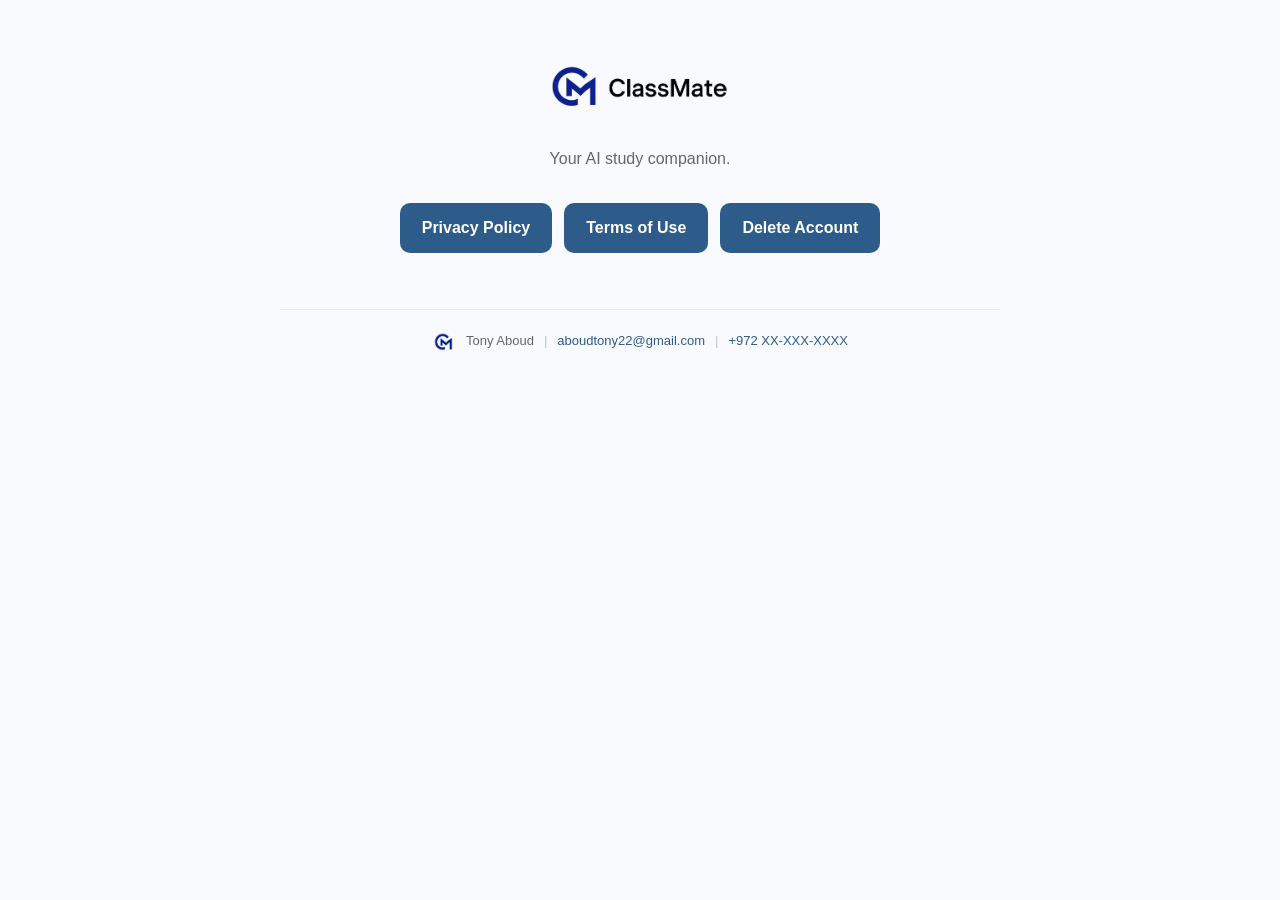
==== index.html @ 84120cb3 "Drop ClassMate text from header (logo has it), add footer with icon + Tony + contact on all pages" ====
<!DOCTYPE html>
<html lang="en">
<head>
  <meta charset="utf-8">
  <meta name="viewport" content="width=device-width,initial-scale=1">
  <title>ClassMate — Legal</title>
  <style>
    :root { color-scheme: light; }
    body {
      font-family: -apple-system, BlinkMacSystemFont, "Segoe UI", Helvetica, Arial, sans-serif;
      max-width: 720px;
      margin: 0 auto;
      padding: 48px 24px;
      line-height: 1.6;
      color: #222;
      background: #f8fafd;
      text-align: center;
    }
    img.logo { height: 72px; width: auto; margin-bottom: 18px; }
    p.tag { color: #666; margin: 0 0 32px; }
    .links { display: flex; gap: 12px; justify-content: center; flex-wrap: wrap; }
    .links a {
      display: inline-block;
      padding: 12px 22px;
      background: #2E5C8A;
      color: white;
      text-decoration: none;
      border-radius: 10px;
      font-weight: 600;
    }
    .links a:hover { background: #1f4368; }
    .site-footer {
      margin-top: 56px;
      padding-top: 20px;
      border-top: 1px solid #e5e7eb;
      display: flex;
      align-items: center;
      justify-content: center;
      flex-wrap: wrap;
      gap: 10px;
      font-size: 13px;
      color: #666;
    }
    .site-footer .footer-icon { width: 24px; height: 24px; }
    .site-footer .sep { color: #c4c4c4; }
    .site-footer a { color: #2E5C8A; text-decoration: none; }
    .site-footer a:hover { text-decoration: underline; }
  </style>
</head>
<body>
  <img class="logo" src="logo.png" alt="ClassMate">
  <p class="tag">Your AI study companion.</p>
  <div class="links">
    <a href="privacy.html">Privacy Policy</a>
    <a href="terms.html">Terms of Use</a>
    <a href="delete-account.html">Delete Account</a>
  </div>
  <footer class="site-footer">
    <img src="icon.png" alt="" class="footer-icon">
    <span>Tony Aboud</span>
    <span class="sep">|</span>
    <a href="mailto:aboudtony22@gmail.com">aboudtony22@gmail.com</a>
    <span class="sep">|</span>
    <a href="tel:+972XXXXXXXXX">+972 XX-XXX-XXXX</a>
  </footer>
</body>
</html>
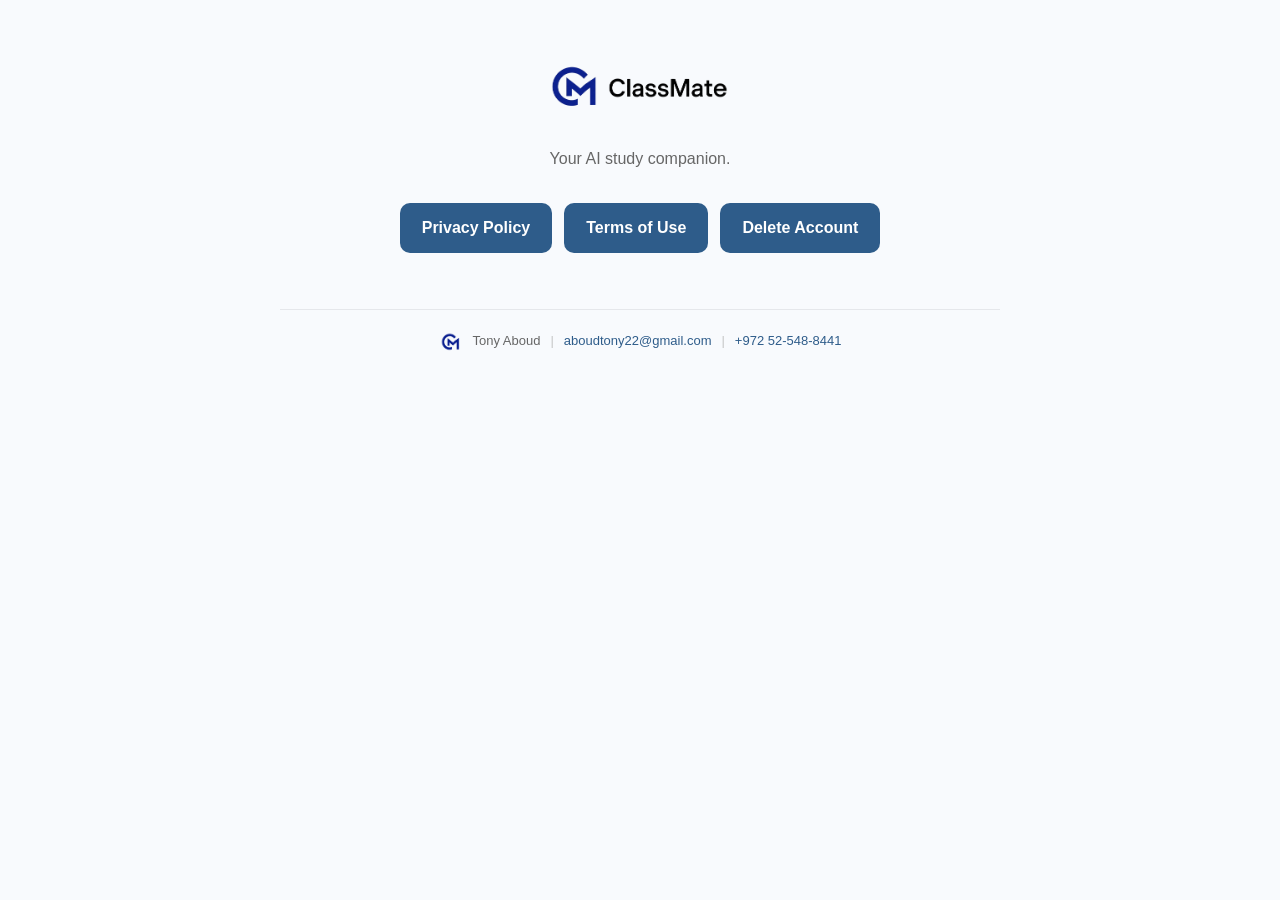
==== commit 4f3322fa: "Add real phone number to all page footers" ====
--- a/index.html
+++ b/index.html
@@ -61,7 +61,7 @@
     <span class="sep">|</span>
     <a href="mailto:aboudtony22@gmail.com">aboudtony22@gmail.com</a>
     <span class="sep">|</span>
-    <a href="tel:+972XXXXXXXXX">+972 XX-XXX-XXXX</a>
+    <a href="tel:+972525488441">+972 52-548-8441</a>
   </footer>
 </body>
 </html>
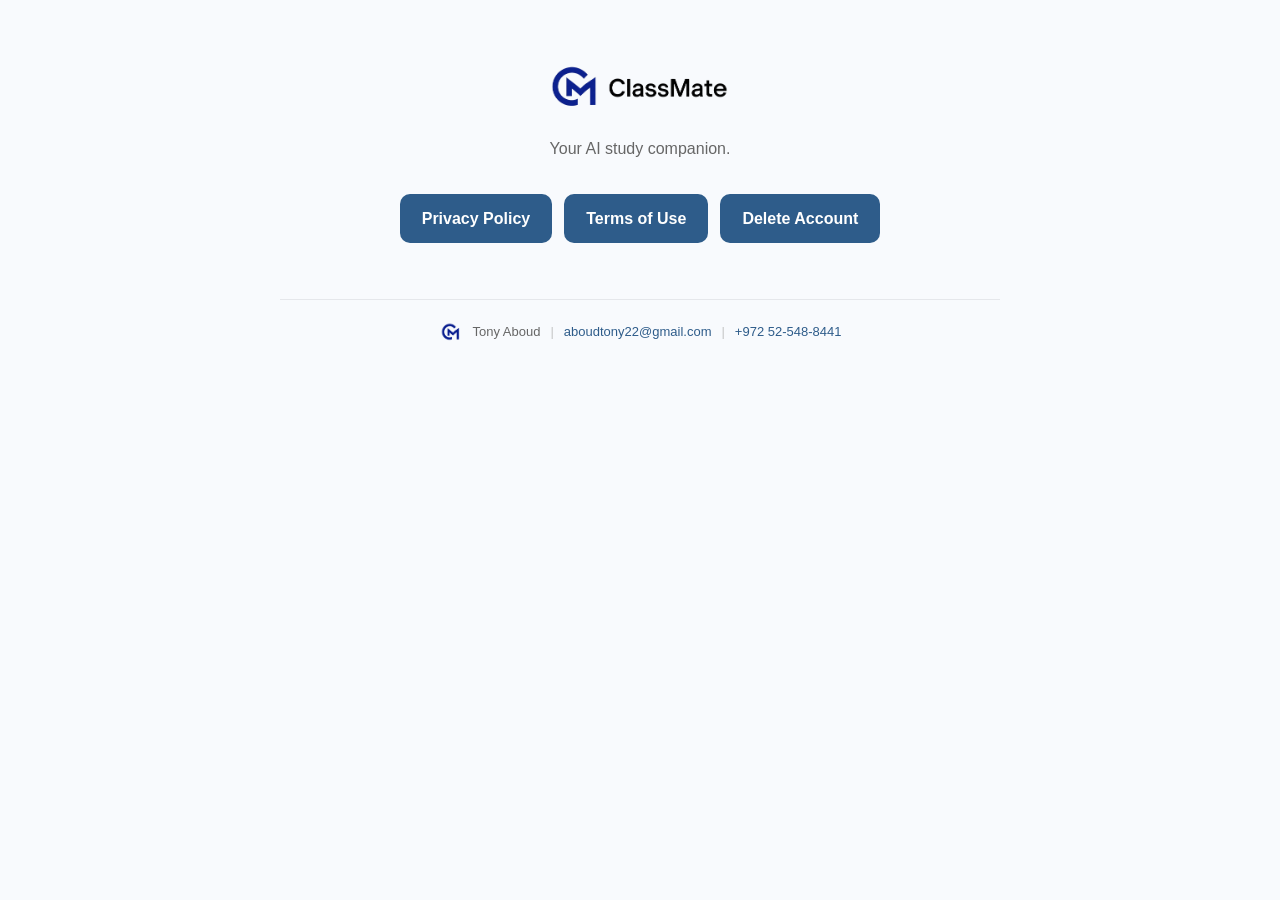
==== commit 82953eb0: "fix: identical, aspect-preserving logo across privacy/terms/delete/index Replaced the fixed-height +" ====
--- a/index.html
+++ b/index.html
@@ -16,7 +16,7 @@
       background: #f8fafd;
       text-align: center;
     }
-    img.logo { height: 72px; width: auto; margin-bottom: 18px; }
+    img.logo { display: block; margin: 0 auto 16px; max-height: 72px; max-width: 90%; height: auto; width: auto; }
     p.tag { color: #666; margin: 0 0 32px; }
     .links { display: flex; gap: 12px; justify-content: center; flex-wrap: wrap; }
     .links a {
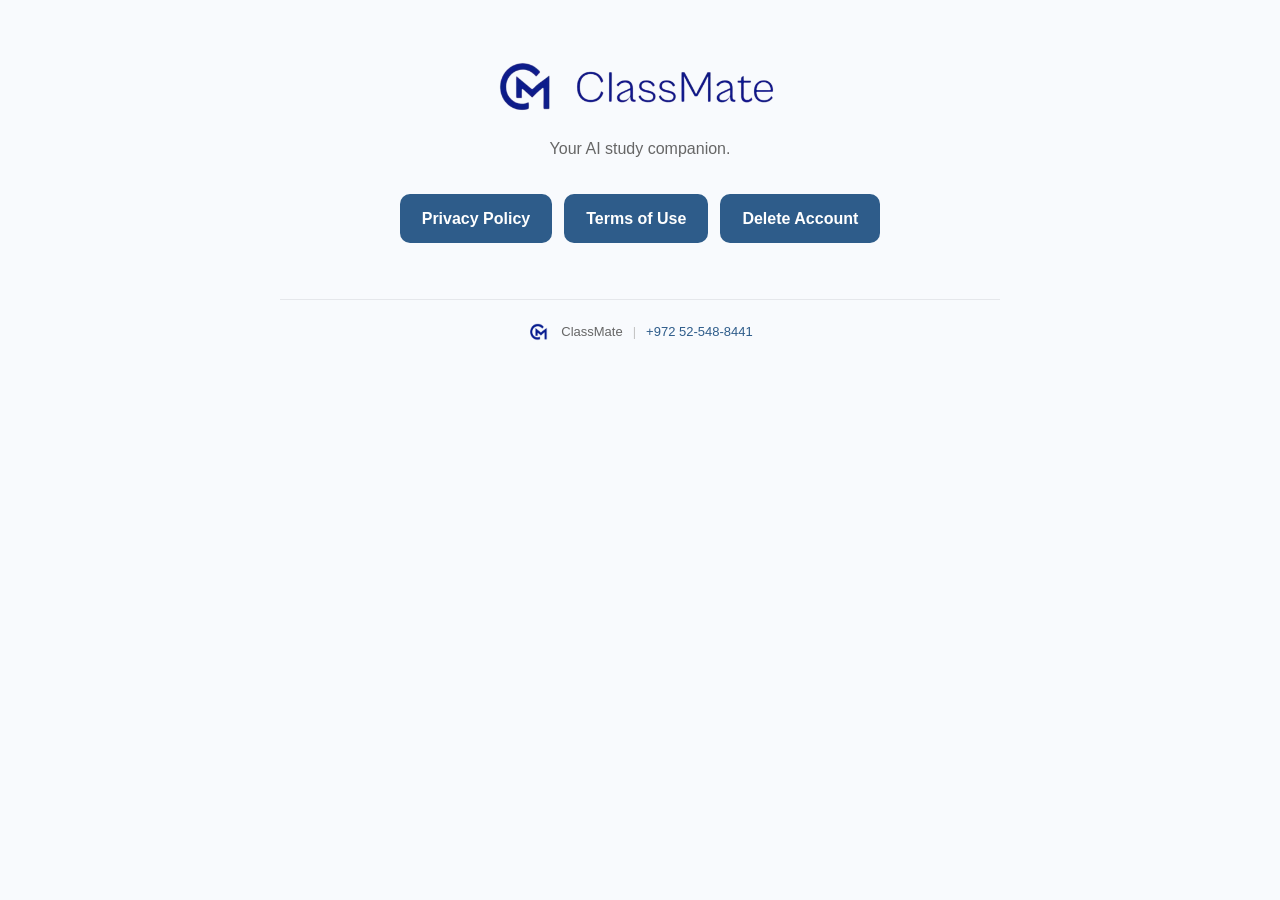
==== commit 7e8e3e23: "brand refresh: new CM logo + Cabinet wordmark on all pages, footer says ClassMate (phone only), priv" ====
--- a/index.html
+++ b/index.html
@@ -57,9 +57,7 @@
   </div>
   <footer class="site-footer">
     <img src="icon.png" alt="" class="footer-icon">
-    <span>Tony Aboud</span>
-    <span class="sep">|</span>
-    <a href="mailto:aboudtony22@gmail.com">aboudtony22@gmail.com</a>
+    <span>ClassMate</span>
     <span class="sep">|</span>
     <a href="tel:+972525488441">+972 52-548-8441</a>
   </footer>
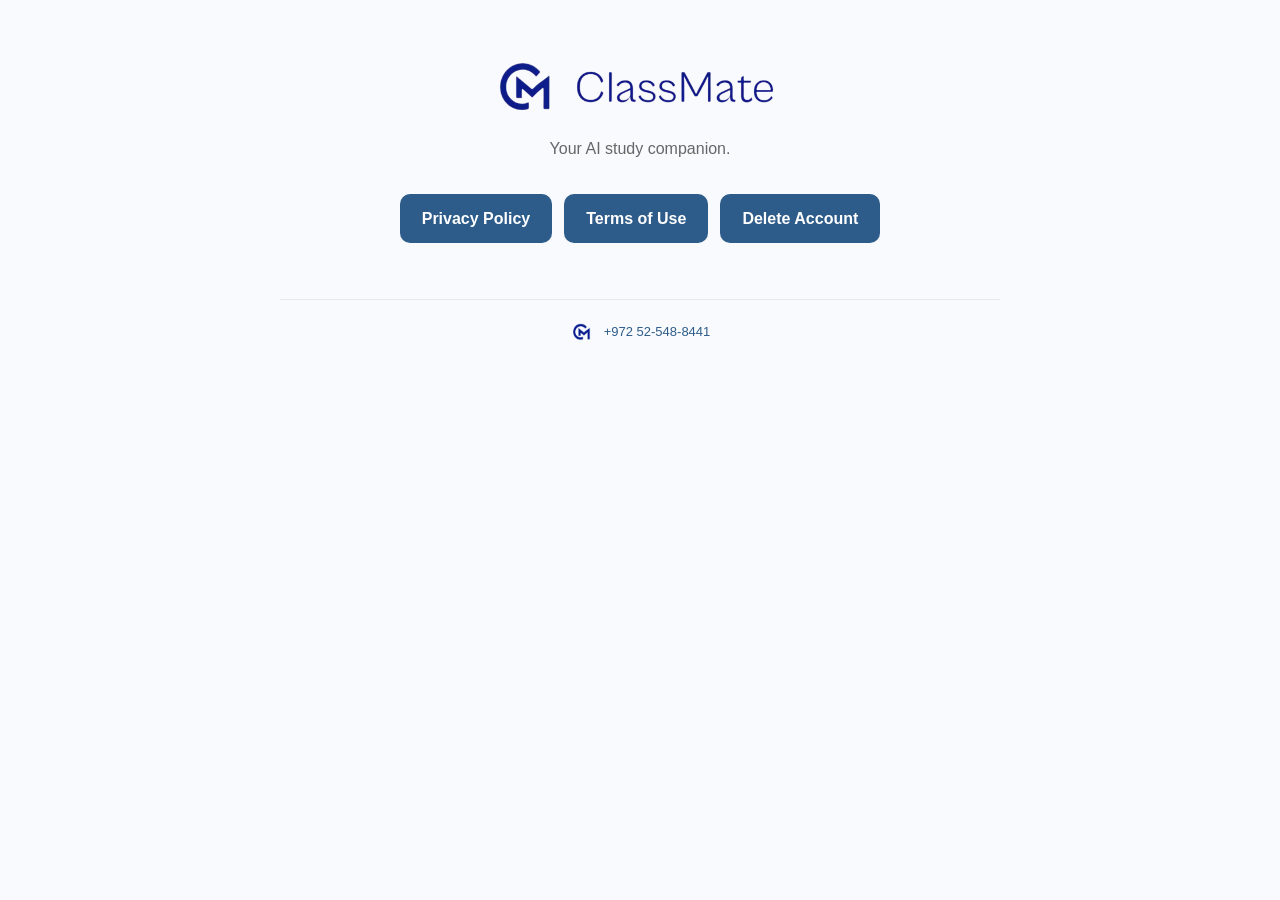
==== commit 3d1299b6: "footer: icon + phone only; cache-bust logo/icon filenames Co-Authored-By: Claude Fable 5 <noreply@an" ====
--- a/index.html
+++ b/index.html
@@ -48,7 +48,7 @@
   </style>
 </head>
 <body>
-  <img class="logo" src="logo.png" alt="ClassMate">
+  <img class="logo" src="logo-cm.png" alt="ClassMate">
   <p class="tag">Your AI study companion.</p>
   <div class="links">
     <a href="privacy.html">Privacy Policy</a>
@@ -56,9 +56,7 @@
     <a href="delete-account.html">Delete Account</a>
   </div>
   <footer class="site-footer">
-    <img src="icon.png" alt="" class="footer-icon">
-    <span>ClassMate</span>
-    <span class="sep">|</span>
+    <img src="icon-cm.png" alt="" class="footer-icon">
     <a href="tel:+972525488441">+972 52-548-8441</a>
   </footer>
 </body>
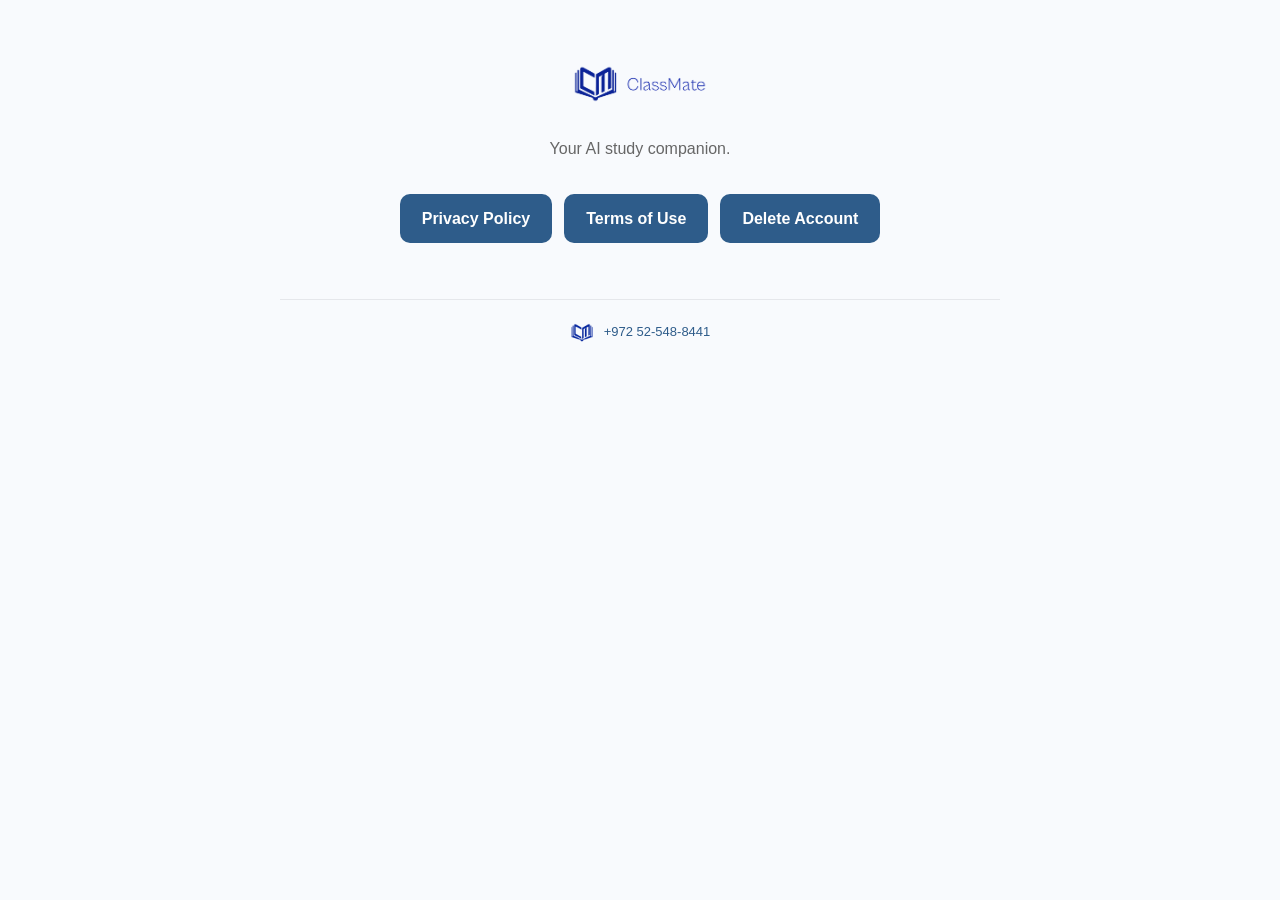
==== commit c17be8ee: "brand refresh: new open-book CM logo + icon across all legal pages Swap the old circle-CM monogram f" ====
--- a/index.html
+++ b/index.html
@@ -48,7 +48,7 @@
   </style>
 </head>
 <body>
-  <img class="logo" src="logo-cm.png" alt="ClassMate">
+  <img class="logo" src="logo-cm-v2.png" alt="ClassMate">
   <p class="tag">Your AI study companion.</p>
   <div class="links">
     <a href="privacy.html">Privacy Policy</a>
@@ -56,7 +56,7 @@
     <a href="delete-account.html">Delete Account</a>
   </div>
   <footer class="site-footer">
-    <img src="icon-cm.png" alt="" class="footer-icon">
+    <img src="icon-cm-v2.png" alt="" class="footer-icon">
     <a href="tel:+972525488441">+972 52-548-8441</a>
   </footer>
 </body>
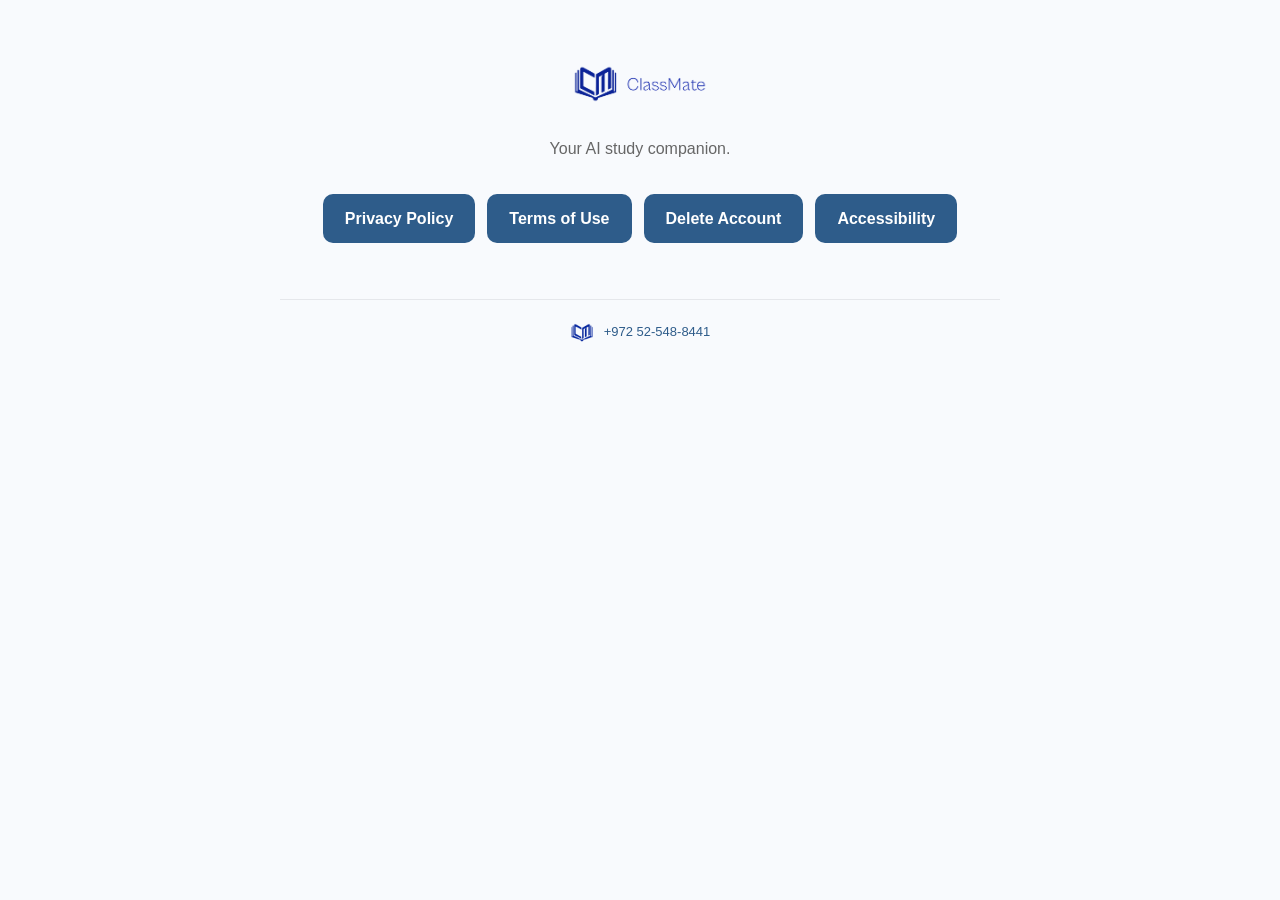
==== commit fc5b0567: "Add accessibility statement (English + Hebrew), link it from the landing page Co-Authored-By: Claude" ====
--- a/index.html
+++ b/index.html
@@ -54,6 +54,7 @@
     <a href="privacy.html">Privacy Policy</a>
     <a href="terms.html">Terms of Use</a>
     <a href="delete-account.html">Delete Account</a>
+    <a href="accessibility.html">Accessibility</a>
   </div>
   <footer class="site-footer">
     <img src="icon-cm-v2.png" alt="" class="footer-icon">
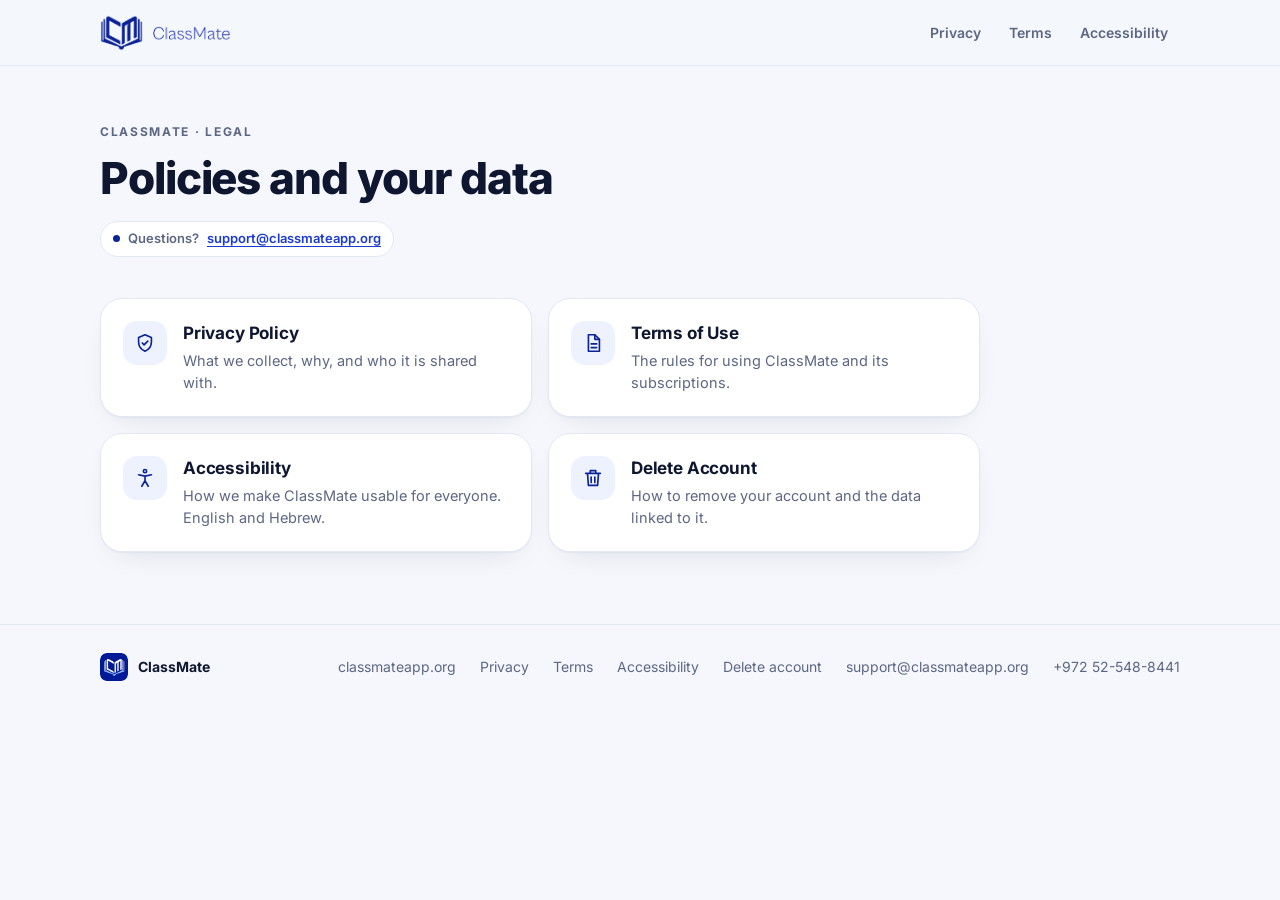
==== commit 5cab8240: "Redesign legal pages; support@classmateapp.org as the only contact Shared site.css/site.js shell (In" ====
--- a/index.html
+++ b/index.html
@@ -3,62 +3,61 @@
 <head>
   <meta charset="utf-8">
   <meta name="viewport" content="width=device-width,initial-scale=1">
-  <title>ClassMate — Legal</title>
-  <style>
-    :root { color-scheme: light; }
-    body {
-      font-family: -apple-system, BlinkMacSystemFont, "Segoe UI", Helvetica, Arial, sans-serif;
-      max-width: 720px;
-      margin: 0 auto;
-      padding: 48px 24px;
-      line-height: 1.6;
-      color: #222;
-      background: #f8fafd;
-      text-align: center;
-    }
-    img.logo { display: block; margin: 0 auto 16px; max-height: 72px; max-width: 90%; height: auto; width: auto; }
-    p.tag { color: #666; margin: 0 0 32px; }
-    .links { display: flex; gap: 12px; justify-content: center; flex-wrap: wrap; }
-    .links a {
-      display: inline-block;
-      padding: 12px 22px;
-      background: #2E5C8A;
-      color: white;
-      text-decoration: none;
-      border-radius: 10px;
-      font-weight: 600;
-    }
-    .links a:hover { background: #1f4368; }
-    .site-footer {
-      margin-top: 56px;
-      padding-top: 20px;
-      border-top: 1px solid #e5e7eb;
-      display: flex;
-      align-items: center;
-      justify-content: center;
-      flex-wrap: wrap;
-      gap: 10px;
-      font-size: 13px;
-      color: #666;
-    }
-    .site-footer .footer-icon { width: 24px; height: 24px; }
-    .site-footer .sep { color: #c4c4c4; }
-    .site-footer a { color: #2E5C8A; text-decoration: none; }
-    .site-footer a:hover { text-decoration: underline; }
-  </style>
+  <title>Legal · ClassMate</title>
+  <meta name="description" content="Privacy policy, terms of use, accessibility statement and account deletion for ClassMate.">
+  <meta name="theme-color" content="#f5f7fc" media="(prefers-color-scheme: light)">
+  <meta name="theme-color" content="#080d1e" media="(prefers-color-scheme: dark)">
+  <link rel="icon" href="app-icon.png">
+  <link rel="apple-touch-icon" href="app-icon.png">
+  <link rel="stylesheet" href="site.css">
 </head>
 <body>
-  <img class="logo" src="logo-cm-v2.png" alt="ClassMate">
-  <p class="tag">Your AI study companion.</p>
-  <div class="links">
-    <a href="privacy.html">Privacy Policy</a>
-    <a href="terms.html">Terms of Use</a>
-    <a href="delete-account.html">Delete Account</a>
+<header class="bar">
+  <div class="bar-in">
+    <a class="wordmark" href="index.html" aria-label="ClassMate legal home">
+      <img class="on-light" src="logo-wordmark.png" alt="ClassMate" width="131" height="36">
+      <img class="on-dark" src="logo-wordmark-dark.png" alt="ClassMate" width="131" height="36">
+    </a>
+    <nav aria-label="Legal pages"><a href="privacy.html">Privacy</a><a href="terms.html">Terms</a><a href="accessibility.html">Accessibility</a></nav>
+  </div>
+</header>
+<main class="wrap">
+  <div class="doc-head">
+    <p class="eyebrow">ClassMate · Legal</p>
+    <h1>Policies and your data</h1>
+    <p class="stamp">Questions? <a href="mailto:support@classmateapp.org">support@classmateapp.org</a></p>
+  </div>
+  <div class="cards">
+    <a class="card" href="privacy.html">
+      <span class="ic" aria-hidden="true"><svg viewBox="0 0 24 24" fill="none" stroke="currentColor" stroke-width="1.8" stroke-linecap="round" stroke-linejoin="round"><path d="M12 3l7 3v5c0 4.5-3 8.3-7 10-4-1.7-7-5.5-7-10V6l7-3z"/><path d="M9 12l2 2 4-4"/></svg></span>
+      <span><b>Privacy Policy</b><span>What we collect, why, and who it is shared with.</span></span>
+    </a>
+    <a class="card" href="terms.html">
+      <span class="ic" aria-hidden="true"><svg viewBox="0 0 24 24" fill="none" stroke="currentColor" stroke-width="1.8" stroke-linecap="round" stroke-linejoin="round"><path d="M7 3h7l5 5v13H7z"/><path d="M14 3v5h5M10 13h6M10 17h6"/></svg></span>
+      <span><b>Terms of Use</b><span>The rules for using ClassMate and its subscriptions.</span></span>
+    </a>
+    <a class="card" href="accessibility.html">
+      <span class="ic" aria-hidden="true"><svg viewBox="0 0 24 24" fill="none" stroke="currentColor" stroke-width="1.8" stroke-linecap="round" stroke-linejoin="round"><circle cx="12" cy="4.5" r="1.8"/><path d="M5 8.5l7 1.5 7-1.5M12 10v5m0 0l-3.5 6M12 15l3.5 6"/></svg></span>
+      <span><b>Accessibility</b><span>How we make ClassMate usable for everyone. English and Hebrew.</span></span>
+    </a>
+    <a class="card" href="delete-account.html">
+      <span class="ic" aria-hidden="true"><svg viewBox="0 0 24 24" fill="none" stroke="currentColor" stroke-width="1.8" stroke-linecap="round" stroke-linejoin="round"><path d="M4 7h16M10 11v6M14 11v6M6 7l1 13h10l1-13M9 7V4h6v3"/></svg></span>
+      <span><b>Delete Account</b><span>How to remove your account and the data linked to it.</span></span>
+    </a>
+  </div>
+</main>
+<footer class="foot">
+  <div class="foot-in">
+    <span class="foot-brand"><img src="app-icon.png" alt="" width="28" height="28">ClassMate</span>
+    <a href="https://classmateapp.org/">classmateapp.org</a>
+    <a href="privacy.html">Privacy</a>
+    <a href="terms.html">Terms</a>
     <a href="accessibility.html">Accessibility</a>
+    <a href="delete-account.html">Delete account</a>
+    <a href="mailto:support@classmateapp.org">support@classmateapp.org</a>
+    <a href="tel:+972525488441" dir="ltr">+972 52-548-8441</a>
   </div>
-  <footer class="site-footer">
-    <img src="icon-cm-v2.png" alt="" class="footer-icon">
-    <a href="tel:+972525488441">+972 52-548-8441</a>
-  </footer>
+</footer>
+<script src="site.js" defer></script>
 </body>
 </html>
--- a/site.css
+++ b/site.css
@@ -0,0 +1,236 @@
+/* ClassMate legal pages. Inter is self-hosted (SIL OFL 1.1, see fonts/OFL-Inter.txt). */
+@font-face {
+  font-family: 'Inter';
+  font-style: normal;
+  font-display: swap;
+  font-weight: 100 900;
+  src: url('fonts/inter-latin-ext-wght-normal.woff2') format('woff2');
+  unicode-range: U+0100-02BA,U+02BD-02C5,U+02C7-02CC,U+02CE-02D7,U+02DD-02FF,U+0304,U+0308,U+0329,U+1D00-1DBF,U+1E00-1E9F,U+1EF2-1EFF,U+2020,U+20A0-20AB,U+20AD-20C0,U+2113,U+2C60-2C7F,U+A720-A7FF;
+}
+@font-face {
+  font-family: 'Inter';
+  font-style: normal;
+  font-display: swap;
+  font-weight: 100 900;
+  src: url('fonts/inter-latin-wght-normal.woff2') format('woff2');
+  unicode-range: U+0000-00FF,U+0131,U+0152-0153,U+02BB-02BC,U+02C6,U+02DA,U+02DC,U+0304,U+0308,U+0329,U+2000-206F,U+20AC,U+2122,U+2191,U+2193,U+2212,U+2215,U+FEFF,U+FFFD;
+}
+
+:root {
+  color-scheme: light dark;
+  --paper: #f5f7fc;
+  --surface: #ffffff;
+  --ink: #0e1630;
+  --body: #2f3955;
+  --muted: #5d6784;
+  --line: #e3e8f4;
+  --brand: #0b2398;
+  --brand-ink: #ffffff;
+  --link: #1c3bd0;
+  --tint: #eef2ff;
+  --tint-line: #d5ddfb;
+  --focus: #83b5fe;
+  --shadow: 0 1px 2px rgba(14, 22, 48, .04), 0 12px 32px -16px rgba(14, 22, 48, .14);
+}
+@media (prefers-color-scheme: dark) {
+  :root:not([data-theme="light"]) {
+    --paper: #080d1e;
+    --surface: #0f172e;
+    --ink: #edf1fc;
+    --body: #c3cbe0;
+    --muted: #8e99b8;
+    --line: #1f2a48;
+    --brand: #83b5fe;
+    --brand-ink: #071447;
+    --link: #93bfff;
+    --tint: #121f45;
+    --tint-line: #24366c;
+    --focus: #83b5fe;
+    --shadow: 0 1px 2px rgba(0, 0, 0, .3), 0 16px 40px -18px rgba(0, 0, 0, .7);
+  }
+}
+:root[data-theme="dark"] {
+  --paper: #080d1e;
+  --surface: #0f172e;
+  --ink: #edf1fc;
+  --body: #c3cbe0;
+  --muted: #8e99b8;
+  --line: #1f2a48;
+  --brand: #83b5fe;
+  --brand-ink: #071447;
+  --link: #93bfff;
+  --tint: #121f45;
+  --tint-line: #24366c;
+  --focus: #83b5fe;
+  --shadow: 0 1px 2px rgba(0, 0, 0, .3), 0 16px 40px -18px rgba(0, 0, 0, .7);
+}
+
+* { box-sizing: border-box; }
+html { -webkit-text-size-adjust: 100%; scroll-padding-top: 88px; }
+body {
+  margin: 0;
+  background: var(--paper);
+  color: var(--body);
+  font: 16px/1.65 'Inter', -apple-system, BlinkMacSystemFont, 'Segoe UI', Helvetica, Arial, sans-serif;
+  -webkit-font-smoothing: antialiased;
+}
+a { color: var(--link); text-underline-offset: 3px; text-decoration-thickness: 1px; }
+a:hover { text-decoration-thickness: 2px; }
+:focus-visible { outline: 3px solid var(--focus); outline-offset: 2px; border-radius: 6px; }
+img { max-width: 100%; }
+
+/* ── Top bar ── */
+.bar {
+  position: sticky; top: 0; z-index: 10;
+  background: color-mix(in srgb, var(--paper) 82%, transparent);
+  -webkit-backdrop-filter: saturate(180%) blur(18px);
+  backdrop-filter: saturate(180%) blur(18px);
+  border-bottom: 1px solid var(--line);
+}
+.bar-in {
+  max-width: 1120px; margin: 0 auto; padding: 14px 20px;
+  display: flex; align-items: center; justify-content: space-between; gap: 16px;
+}
+.wordmark { display: block; line-height: 0; }
+.wordmark img { height: 36px; width: auto; }
+.bar nav { display: flex; gap: 4px; flex-wrap: wrap; justify-content: flex-end; }
+.bar nav a {
+  color: var(--muted); text-decoration: none; font-size: 14px; font-weight: 600;
+  padding: 7px 12px; border-radius: 999px;
+}
+.bar nav a:hover { color: var(--ink); background: var(--tint); }
+.bar nav a[aria-current="page"] { color: var(--ink); background: var(--tint); }
+
+/* ── Document ── */
+.wrap { max-width: 1120px; margin: 0 auto; padding: 0 20px; }
+.doc-head { padding: 56px 0 28px; max-width: 760px; }
+.eyebrow {
+  font-size: 12px; font-weight: 700; letter-spacing: .14em; text-transform: uppercase;
+  color: var(--muted); margin: 0 0 12px;
+}
+.doc-head h1 {
+  color: var(--ink); margin: 0; font-weight: 800;
+  font-size: clamp(30px, 4.6vw, 44px); line-height: 1.12; letter-spacing: -.025em;
+  text-wrap: balance;
+}
+.stamp {
+  display: inline-flex; align-items: center; gap: 8px; margin-top: 18px;
+  font-size: 13px; font-weight: 600; color: var(--muted);
+  background: var(--surface); border: 1px solid var(--line);
+  padding: 6px 12px; border-radius: 999px;
+}
+.stamp::before { content: ""; width: 7px; height: 7px; border-radius: 50%; background: var(--brand); }
+
+.layout { display: grid; grid-template-columns: 220px minmax(0, 1fr); gap: 48px; align-items: start; padding-bottom: 72px; }
+.toc { position: sticky; top: 92px; font-size: 14px; }
+.toc p { margin: 0 0 10px; font-size: 12px; font-weight: 700; letter-spacing: .12em; text-transform: uppercase; color: var(--muted); }
+.toc ol { list-style: none; margin: 0; padding: 0; border-left: 1px solid var(--line); }
+.toc a {
+  display: block; padding: 6px 0 6px 14px; margin-left: -1px;
+  color: var(--muted); text-decoration: none; border-left: 2px solid transparent; line-height: 1.4;
+}
+.toc a:hover { color: var(--ink); }
+.toc a.on { color: var(--ink); border-left-color: var(--brand); font-weight: 600; }
+.toc-m { display: none; }
+
+article {
+  background: var(--surface); border: 1px solid var(--line); border-radius: 22px;
+  box-shadow: var(--shadow); padding: 40px clamp(20px, 5vw, 56px) 44px; max-width: 800px;
+}
+article > :first-child { margin-top: 0; }
+article p, article li { max-width: 68ch; }
+article p { margin: 0 0 16px; }
+article h2 {
+  color: var(--ink); font-size: 21px; line-height: 1.3; letter-spacing: -.01em; font-weight: 750;
+  margin: 44px 0 14px; padding-top: 28px; border-top: 1px solid var(--line);
+  text-wrap: balance;
+}
+article h1 { color: var(--ink); font-size: 28px; letter-spacing: -.02em; line-height: 1.2; margin: 0 0 8px; }
+article ul { margin: 0 0 18px; padding-left: 0; list-style: none; }
+article li { position: relative; padding-left: 22px; margin: 0 0 10px; }
+article li::before {
+  content: ""; position: absolute; left: 4px; top: .72em;
+  width: 6px; height: 6px; border-radius: 2px; background: var(--brand); transform: rotate(45deg);
+}
+article strong { color: var(--ink); font-weight: 650; }
+article code {
+  font: 600 13.5px/1 ui-monospace, SFMono-Regular, Menlo, monospace;
+  background: var(--tint); border: 1px solid var(--tint-line); color: var(--ink);
+  padding: 3px 7px; border-radius: 7px;
+}
+article .updated { display: none; } /* shown in the page header instead */
+article hr { border: 0; border-top: 1px dashed var(--line); margin: 48px 0; }
+.note {
+  background: var(--tint); border: 1px solid var(--tint-line); color: var(--ink);
+  border-radius: 16px; padding: 16px 18px; margin: 0 0 20px; max-width: 68ch;
+}
+[lang="he"] { direction: rtl; text-align: right; }
+[lang="he"] li { padding-left: 0; padding-right: 22px; }
+[lang="he"] li::before { left: auto; right: 4px; }
+[lang="he"] .updated { display: block; color: var(--muted); font-size: 14px; }
+
+/* ── Index cards ── */
+.cards { display: grid; grid-template-columns: repeat(2, minmax(0, 1fr)); gap: 16px; padding-bottom: 72px; max-width: 880px; }
+.card {
+  display: flex; gap: 16px; align-items: flex-start; text-decoration: none; color: var(--body);
+  background: var(--surface); border: 1px solid var(--line); border-radius: 22px; padding: 22px;
+  box-shadow: var(--shadow); transition: transform .18s ease, border-color .18s ease;
+}
+.card:hover { transform: translateY(-2px); border-color: var(--tint-line); }
+.card .ic {
+  flex: none; width: 44px; height: 44px; border-radius: 14px; display: grid; place-items: center;
+  background: var(--tint); color: var(--brand);
+}
+.card .ic svg { width: 22px; height: 22px; }
+.card b { display: block; color: var(--ink); font-size: 17px; margin-bottom: 4px; letter-spacing: -.01em; }
+.card span { font-size: 14.5px; color: var(--muted); line-height: 1.5; }
+
+/* ── Footer ── */
+footer.foot { border-top: 1px solid var(--line); }
+.foot-in {
+  max-width: 1120px; margin: 0 auto; padding: 28px 20px 40px;
+  display: flex; flex-wrap: wrap; align-items: center; gap: 14px 24px; font-size: 14px; color: var(--muted);
+}
+.foot-brand { display: flex; align-items: center; gap: 10px; color: var(--ink); font-weight: 700; margin-right: auto; }
+.foot-brand img { width: 28px; height: 28px; border-radius: 7px; }
+.foot a { color: var(--muted); text-decoration: none; }
+.foot a:hover { color: var(--ink); }
+
+/* Light/dark logo swap */
+.on-dark { display: none !important; }
+@media (prefers-color-scheme: dark) {
+  :root:not([data-theme="light"]) .on-light { display: none !important; }
+  :root:not([data-theme="light"]) .on-dark { display: block !important; }
+}
+:root[data-theme="dark"] .on-light { display: none !important; }
+:root[data-theme="dark"] .on-dark { display: block !important; }
+
+@media (max-width: 900px) {
+  .layout { grid-template-columns: minmax(0, 1fr); gap: 16px; }
+  .toc { display: none; }
+  .toc-m {
+    display: block; background: var(--surface); border: 1px solid var(--line); border-radius: 16px;
+    padding: 2px 16px; font-size: 15px; margin-bottom: 12px;
+  }
+  .toc-m summary { cursor: pointer; padding: 12px 0; font-weight: 650; color: var(--ink); }
+  .toc-m ol { margin: 0 0 12px; padding-left: 20px; }
+  .toc-m li { padding: 4px 0; }
+  .toc-m a { color: var(--body); text-decoration: none; }
+}
+@media (max-width: 640px) {
+  .bar-in { padding: 12px 16px; }
+  .wordmark img { height: 30px; }
+  .bar nav a { padding: 6px 9px; font-size: 13px; }
+  .wrap { padding: 0 16px; }
+  .doc-head { padding: 36px 0 22px; }
+  article { border-radius: 18px; padding: 26px 18px 30px; }
+  .cards { grid-template-columns: minmax(0, 1fr); }
+  .foot-in { padding: 24px 16px 32px; }
+}
+@media (prefers-reduced-motion: reduce) { * { transition: none !important; scroll-behavior: auto !important; } }
+@media print {
+  .bar, .toc, .toc-m, footer.foot { display: none; }
+  body { background: #fff; color: #000; }
+  article { border: 0; box-shadow: none; padding: 0; }
+}
+.toc[hidden], .toc-m[hidden] { display: none !important; }
